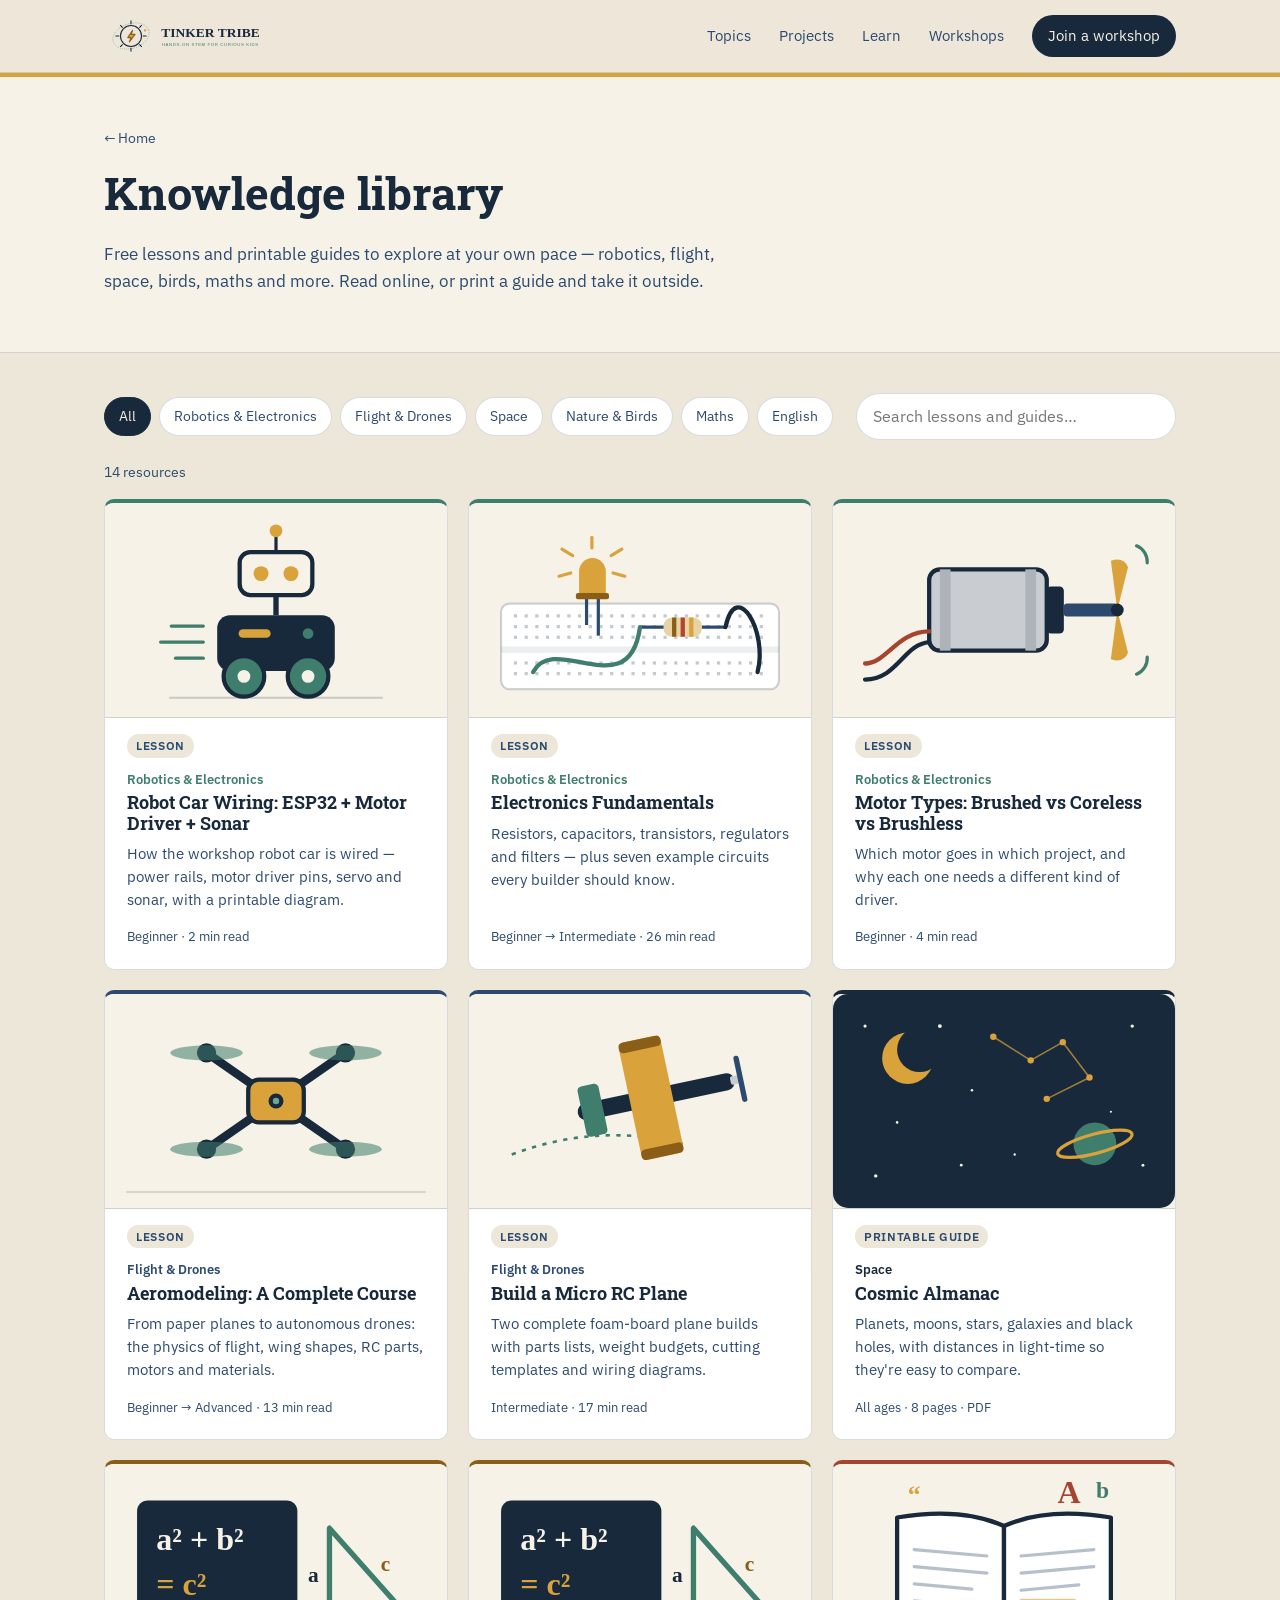
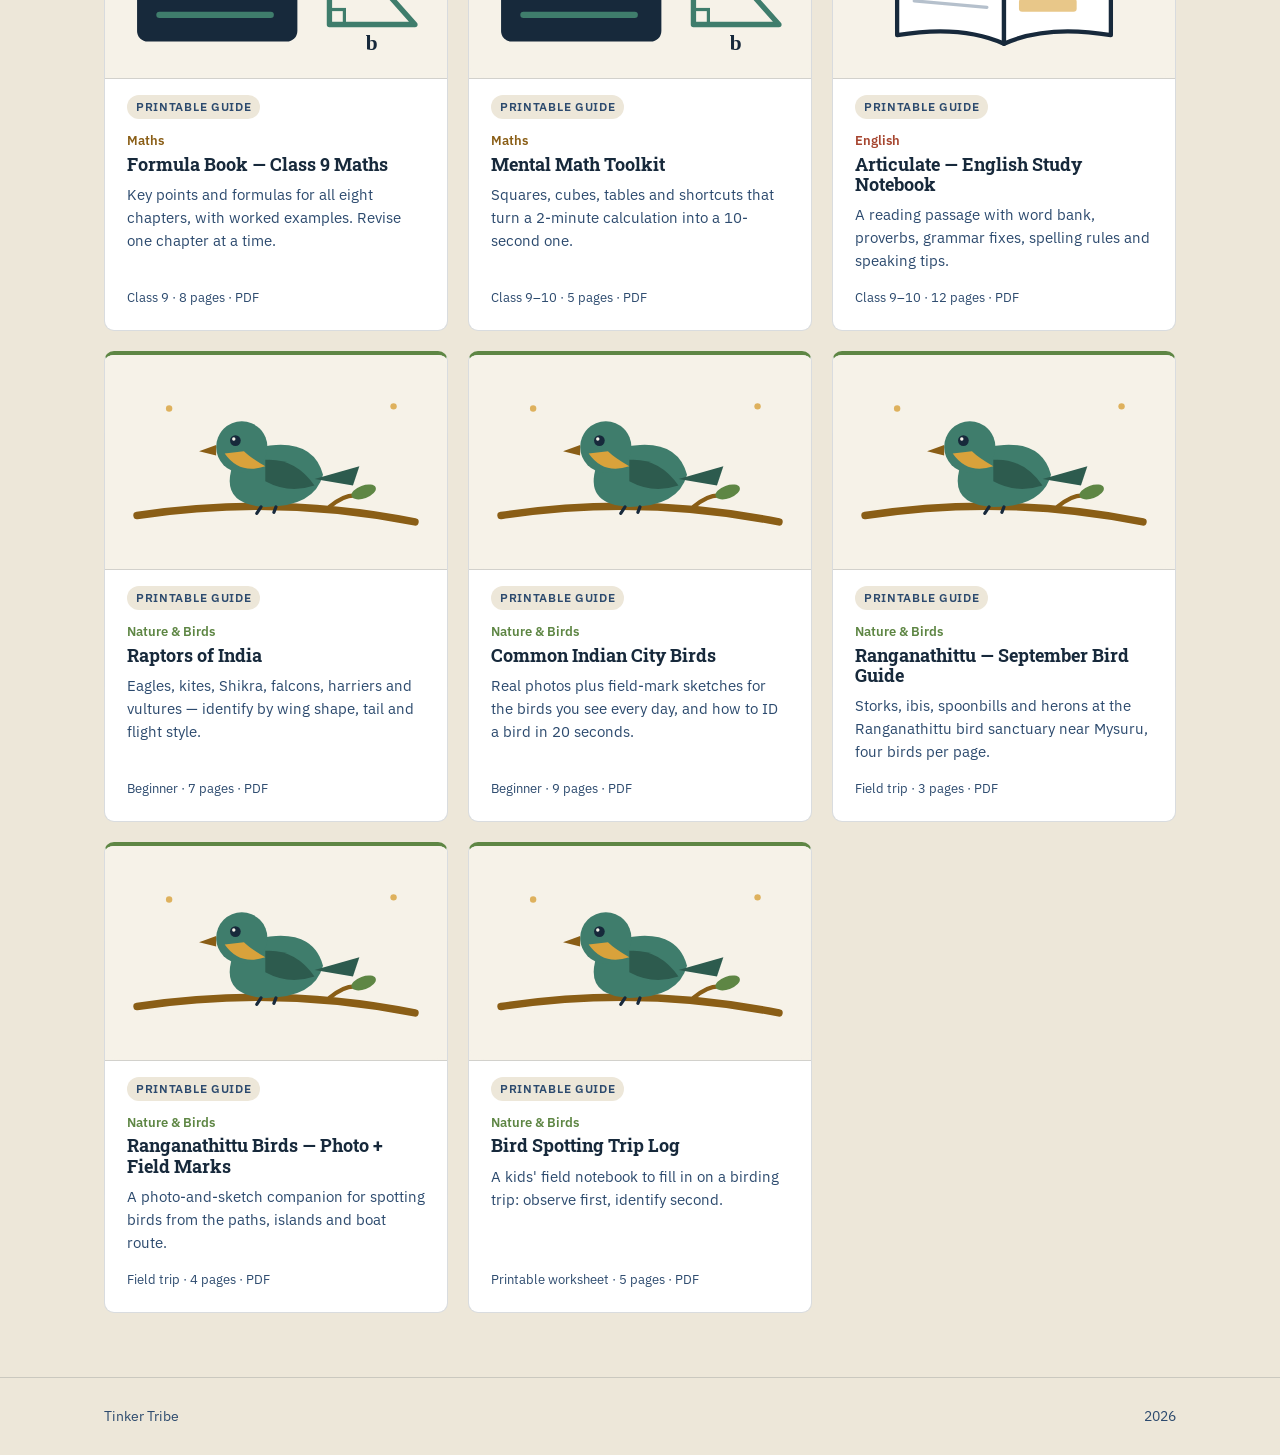
==== learn/index.html @ d8f39324 "Add files via upload" ====
<!DOCTYPE html>
<html lang="en">
<head>
<meta charset="UTF-8">
<meta name="viewport" content="width=device-width, initial-scale=1.0">
<title>Knowledge library — Tinker Tribe</title>
<meta name="description" content="Free lessons and printable guides on robotics, flight, space, birds, maths and English.">
<link rel="preconnect" href="https://fonts.googleapis.com">
<link rel="preconnect" href="https://fonts.gstatic.com" crossorigin>
<link href="https://fonts.googleapis.com/css2?family=Roboto+Slab:wght@400;600;700&family=IBM+Plex+Sans:wght@400;500;600&display=swap" rel="stylesheet">
<link rel="stylesheet" href="../styles.css">
<link rel="icon" type="image/svg+xml" href="../tinkertribe-mark.svg">
</head>
<body>
<header class="site-header">
  <div class="wrap header-inner">
    <a href="../index.html" class="wordmark"><img src="../tinkertribe-full.svg" alt="Tinker Tribe" class="wordmark-logo"></a>
    <nav class="main-nav" id="main-nav">
      <a href="../index.html#topics">Topics</a>
      <a href="../index.html#projects">Projects</a>
      <a href="../learn/index.html">Learn</a>
      <a href="../index.html#workshops">Workshops</a>
      <a href="../index.html#join" class="nav-cta">Join a workshop</a>
    </nav>
    <button class="nav-toggle" id="nav-toggle" aria-label="Open menu" aria-expanded="false"><span></span><span></span><span></span></button>
  </div>
</header>
<main>
<section class="lesson-hero">
  <div class="wrap">
    <a class="back-link" href="../index.html">← Home</a>
    <h1>Knowledge library</h1>
    <p class="lesson-lede">Free lessons and printable guides to explore at your own pace — robotics, flight, space, birds, maths and more. Read online, or print a guide and take it outside.</p>
  </div>
</section>
<section class="section kb-section">
  <div class="wrap">
    <div class="kb-controls">
      <div class="chips" role="group" aria-label="Filter by topic"><button class="chip is-active" data-cat="all">All</button><button class="chip" data-cat="robotics">Robotics &amp; Electronics</button><button class="chip" data-cat="flight">Flight &amp; Drones</button><button class="chip" data-cat="space">Space</button><button class="chip" data-cat="nature">Nature &amp; Birds</button><button class="chip" data-cat="maths">Maths</button><button class="chip" data-cat="english">English</button></div>
      <input type="search" id="kb-search" class="kb-search" placeholder="Search lessons and guides…" aria-label="Search the library">
    </div>
    <p class="kb-count" id="kb-count"></p>
    <div class="kb-grid" id="kb-grid"><a class="kb-card cat-robotics" href="robot-car-wiring.html" data-cat="robotics" data-text="robot car wiring: esp32 + motor driver + sonar how the workshop robot car is wired — power rails, motor driver pins, servo and sonar, with a printable diagram.">
  <img class="kb-thumb" src="../images/robotics.svg" alt="" loading="lazy">
  <span class="kb-type">Lesson</span>
  <span class="kb-cat">Robotics &amp; Electronics</span>
  <h3>Robot Car Wiring: ESP32 + Motor Driver + Sonar</h3>
  <p>How the workshop robot car is wired — power rails, motor driver pins, servo and sonar, with a printable diagram.</p>
  <span class="kb-meta">Beginner · 2 min read</span>
</a><a class="kb-card cat-robotics" href="electronics-fundamentals.html" data-cat="robotics" data-text="electronics fundamentals resistors, capacitors, transistors, regulators and filters — plus seven example circuits every builder should know.">
  <img class="kb-thumb" src="../images/electronics.svg" alt="" loading="lazy">
  <span class="kb-type">Lesson</span>
  <span class="kb-cat">Robotics &amp; Electronics</span>
  <h3>Electronics Fundamentals</h3>
  <p>Resistors, capacitors, transistors, regulators and filters — plus seven example circuits every builder should know.</p>
  <span class="kb-meta">Beginner → Intermediate · 26 min read</span>
</a><a class="kb-card cat-robotics" href="motor-types.html" data-cat="robotics" data-text="motor types: brushed vs coreless vs brushless which motor goes in which project, and why each one needs a different kind of driver.">
  <img class="kb-thumb" src="../images/motor.svg" alt="" loading="lazy">
  <span class="kb-type">Lesson</span>
  <span class="kb-cat">Robotics &amp; Electronics</span>
  <h3>Motor Types: Brushed vs Coreless vs Brushless</h3>
  <p>Which motor goes in which project, and why each one needs a different kind of driver.</p>
  <span class="kb-meta">Beginner · 4 min read</span>
</a><a class="kb-card cat-flight" href="aeromodeling-course.html" data-cat="flight" data-text="aeromodeling: a complete course from paper planes to autonomous drones: the physics of flight, wing shapes, rc parts, motors and materials.">
  <img class="kb-thumb" src="../images/drone.svg" alt="" loading="lazy">
  <span class="kb-type">Lesson</span>
  <span class="kb-cat">Flight &amp; Drones</span>
  <h3>Aeromodeling: A Complete Course</h3>
  <p>From paper planes to autonomous drones: the physics of flight, wing shapes, RC parts, motors and materials.</p>
  <span class="kb-meta">Beginner → Advanced · 13 min read</span>
</a><a class="kb-card cat-flight" href="micro-rc-plane-build.html" data-cat="flight" data-text="build a micro rc plane two complete foam-board plane builds with parts lists, weight budgets, cutting templates and wiring diagrams.">
  <img class="kb-thumb" src="../images/plane.svg" alt="" loading="lazy">
  <span class="kb-type">Lesson</span>
  <span class="kb-cat">Flight &amp; Drones</span>
  <h3>Build a Micro RC Plane</h3>
  <p>Two complete foam-board plane builds with parts lists, weight budgets, cutting templates and wiring diagrams.</p>
  <span class="kb-meta">Intermediate · 17 min read</span>
</a><a class="kb-card cat-space" href="files/cosmic-almanac.pdf" data-cat="space" data-text="cosmic almanac planets, moons, stars, galaxies and black holes, with distances in light-time so they&#x27;re easy to compare." target="_blank" rel="noopener">
  <img class="kb-thumb" src="../images/astronomy.svg" alt="" loading="lazy">
  <span class="kb-type">Printable guide</span>
  <span class="kb-cat">Space</span>
  <h3>Cosmic Almanac</h3>
  <p>Planets, moons, stars, galaxies and black holes, with distances in light-time so they're easy to compare.</p>
  <span class="kb-meta">All ages · 8 pages · PDF</span>
</a><a class="kb-card cat-maths" href="files/formula-book-class-9-maths.pdf" data-cat="maths" data-text="formula book — class 9 maths key points and formulas for all eight chapters, with worked examples. revise one chapter at a time." target="_blank" rel="noopener">
  <img class="kb-thumb" src="../images/maths.svg" alt="" loading="lazy">
  <span class="kb-type">Printable guide</span>
  <span class="kb-cat">Maths</span>
  <h3>Formula Book — Class 9 Maths</h3>
  <p>Key points and formulas for all eight chapters, with worked examples. Revise one chapter at a time.</p>
  <span class="kb-meta">Class 9 · 8 pages · PDF</span>
</a><a class="kb-card cat-maths" href="files/mental-math-toolkit.pdf" data-cat="maths" data-text="mental math toolkit squares, cubes, tables and shortcuts that turn a 2-minute calculation into a 10-second one." target="_blank" rel="noopener">
  <img class="kb-thumb" src="../images/maths.svg" alt="" loading="lazy">
  <span class="kb-type">Printable guide</span>
  <span class="kb-cat">Maths</span>
  <h3>Mental Math Toolkit</h3>
  <p>Squares, cubes, tables and shortcuts that turn a 2-minute calculation into a 10-second one.</p>
  <span class="kb-meta">Class 9–10 · 5 pages · PDF</span>
</a><a class="kb-card cat-english" href="files/articulate-english-notebook.pdf" data-cat="english" data-text="articulate — english study notebook a reading passage with word bank, proverbs, grammar fixes, spelling rules and speaking tips." target="_blank" rel="noopener">
  <img class="kb-thumb" src="../images/english.svg" alt="" loading="lazy">
  <span class="kb-type">Printable guide</span>
  <span class="kb-cat">English</span>
  <h3>Articulate — English Study Notebook</h3>
  <p>A reading passage with word bank, proverbs, grammar fixes, spelling rules and speaking tips.</p>
  <span class="kb-meta">Class 9–10 · 12 pages · PDF</span>
</a><a class="kb-card cat-nature" href="files/raptors-of-india.pdf" data-cat="nature" data-text="raptors of india eagles, kites, shikra, falcons, harriers and vultures — identify by wing shape, tail and flight style." target="_blank" rel="noopener">
  <img class="kb-thumb" src="../images/bird.svg" alt="" loading="lazy">
  <span class="kb-type">Printable guide</span>
  <span class="kb-cat">Nature &amp; Birds</span>
  <h3>Raptors of India</h3>
  <p>Eagles, kites, Shikra, falcons, harriers and vultures — identify by wing shape, tail and flight style.</p>
  <span class="kb-meta">Beginner · 7 pages · PDF</span>
</a><a class="kb-card cat-nature" href="files/common-city-birds.pdf" data-cat="nature" data-text="common indian city birds real photos plus field-mark sketches for the birds you see every day, and how to id a bird in 20 seconds." target="_blank" rel="noopener">
  <img class="kb-thumb" src="../images/bird.svg" alt="" loading="lazy">
  <span class="kb-type">Printable guide</span>
  <span class="kb-cat">Nature &amp; Birds</span>
  <h3>Common Indian City Birds</h3>
  <p>Real photos plus field-mark sketches for the birds you see every day, and how to ID a bird in 20 seconds.</p>
  <span class="kb-meta">Beginner · 9 pages · PDF</span>
</a><a class="kb-card cat-nature" href="files/ranganathittu-bird-guide.pdf" data-cat="nature" data-text="ranganathittu — september bird guide storks, ibis, spoonbills and herons at the ranganathittu bird sanctuary near mysuru, four birds per page." target="_blank" rel="noopener">
  <img class="kb-thumb" src="../images/bird.svg" alt="" loading="lazy">
  <span class="kb-type">Printable guide</span>
  <span class="kb-cat">Nature &amp; Birds</span>
  <h3>Ranganathittu — September Bird Guide</h3>
  <p>Storks, ibis, spoonbills and herons at the Ranganathittu bird sanctuary near Mysuru, four birds per page.</p>
  <span class="kb-meta">Field trip · 3 pages · PDF</span>
</a><a class="kb-card cat-nature" href="files/ranganathittu-field-marks.pdf" data-cat="nature" data-text="ranganathittu birds — photo + field marks a photo-and-sketch companion for spotting birds from the paths, islands and boat route." target="_blank" rel="noopener">
  <img class="kb-thumb" src="../images/bird.svg" alt="" loading="lazy">
  <span class="kb-type">Printable guide</span>
  <span class="kb-cat">Nature &amp; Birds</span>
  <h3>Ranganathittu Birds — Photo + Field Marks</h3>
  <p>A photo-and-sketch companion for spotting birds from the paths, islands and boat route.</p>
  <span class="kb-meta">Field trip · 4 pages · PDF</span>
</a><a class="kb-card cat-nature" href="files/bird-trip-log.pdf" data-cat="nature" data-text="bird spotting trip log a kids&#x27; field notebook to fill in on a birding trip: observe first, identify second." target="_blank" rel="noopener">
  <img class="kb-thumb" src="../images/bird.svg" alt="" loading="lazy">
  <span class="kb-type">Printable guide</span>
  <span class="kb-cat">Nature &amp; Birds</span>
  <h3>Bird Spotting Trip Log</h3>
  <p>A kids' field notebook to fill in on a birding trip: observe first, identify second.</p>
  <span class="kb-meta">Printable worksheet · 5 pages · PDF</span>
</a></div>
    <p class="kb-empty" id="kb-empty" hidden>Nothing matches that yet. Try another word, or tell us on Instagram what you'd like to learn next.</p>
  </div>
</section>
<script>
(function(){
  var chips=document.querySelectorAll('.chip'), cards=document.querySelectorAll('.kb-card'),
      search=document.getElementById('kb-search'), count=document.getElementById('kb-count'),
      empty=document.getElementById('kb-empty'), cat='all';
  function apply(){
    var q=search.value.trim().toLowerCase(), n=0;
    cards.forEach(function(c){
      var ok=(cat==='all'||c.dataset.cat===cat)&&(!q||c.dataset.text.indexOf(q)>-1);
      c.hidden=!ok; if(ok) n++;
    });
    count.textContent=n+(n===1?' resource':' resources');
    empty.hidden=n>0;
  }
  chips.forEach(function(b){ b.addEventListener('click',function(){
    chips.forEach(function(x){x.classList.remove('is-active');}); b.classList.add('is-active'); cat=b.dataset.cat; apply();
  }); });
  search.addEventListener('input',apply); apply();
})();
</script>
</main>
<footer class="site-footer"><div class="wrap footer-inner"><span>Tinker Tribe</span><span id="year"></span></div></footer>
<script src="../script.js"></script>
</body>
</html>
---- styles.css ----
/* ---------------------------------------------
   Tinker Tribe — design tokens
   Palette: deep blueprint ink, warm paper, amber + teal accents
   Type: Roboto Slab (headlines) + IBM Plex Sans (body/UI)
--------------------------------------------- */

:root {
  --ink: #17293B;
  --ink-soft: #2C4A6E;
  --paper: #EDE7D9;
  --paper-high: #F6F2E8;
  --line: rgba(23, 41, 59, 0.16);
  --amber: #D9A23B;
  --amber-ink: #8A5E16;
  --teal: #3F7D6C;
  --white: #FFFFFF;

  --font-head: "Roboto Slab", serif;
  --font-body: "IBM Plex Sans", sans-serif;

  --max-w: 1120px;
  --radius: 10px;
  color-scheme: light;
}

* { box-sizing: border-box; }

html {
  scroll-behavior: smooth;
  scroll-padding-top: 90px;
}

body {
  margin: 0;
  font-family: var(--font-body);
  color: var(--ink);
  background:
    linear-gradient(var(--paper) 0 0),
    repeating-linear-gradient(0deg, var(--line) 0 1px, transparent 1px 48px),
    repeating-linear-gradient(90deg, var(--line) 0 1px, transparent 1px 48px);
  background-blend-mode: normal;
  line-height: 1.55;
}

h1, h2, h3 {
  font-family: var(--font-head);
  line-height: 1.15;
  margin: 0 0 0.5em;
  color: var(--ink);
}

p { margin: 0 0 1em; max-width: 62ch; }

a { color: inherit; }

.wrap {
  max-width: var(--max-w);
  margin: 0 auto;
  padding: 0 24px;
}

/* ---------- Header ---------- */

.site-header {
  position: sticky;
  top: 0;
  z-index: 50;
  background: rgba(237, 231, 217, 0.92);
  backdrop-filter: blur(6px);
  border-bottom: 1px solid var(--line);
}

.header-inner {
  display: flex;
  align-items: center;
  justify-content: space-between;
  height: 72px;
}

.wordmark {
  display: flex;
  align-items: center;
  text-decoration: none;
}

.wordmark-logo {
  height: 54px;
  width: auto;
  display: block;
}

.main-nav {
  display: flex;
  align-items: center;
  gap: 28px;
  font-size: 0.95rem;
}

.main-nav a {
  text-decoration: none;
  color: var(--ink-soft);
}

.main-nav a:hover { color: var(--ink); }

.nav-cta {
  background: var(--ink);
  color: var(--paper-high) !important;
  padding: 9px 16px;
  border-radius: 999px;
}

.nav-toggle {
  display: none;
  flex-direction: column;
  justify-content: center;
  gap: 5px;
  width: 36px;
  height: 36px;
  background: none;
  border: none;
  cursor: pointer;
}

.nav-toggle span {
  display: block;
  height: 2px;
  background: var(--ink);
  border-radius: 2px;
}

/* ---------- Buttons ---------- */

.btn {
  display: inline-block;
  padding: 13px 24px;
  border-radius: 999px;
  text-decoration: none;
  font-weight: 600;
  font-size: 0.95rem;
  border: 1.5px solid transparent;
}

.btn-primary {
  background: var(--amber);
  color: var(--ink);
}
.btn-primary:hover { background: #cf9530; }

.btn-ghost {
  border-color: var(--ink);
  color: var(--ink);
}
.btn-ghost:hover { background: var(--ink); color: var(--paper-high); }

/* ---------- Hero ---------- */

.hero { padding: 72px 0 40px; }

.hero-inner {
  display: grid;
  grid-template-columns: 1.1fr 0.9fr;
  gap: 40px;
  align-items: center;
}

.hero h1 {
  font-size: clamp(2.1rem, 4vw, 3.1rem);
  max-width: 14ch;
}

.hero-sub {
  font-size: 1.08rem;
  color: var(--ink-soft);
  max-width: 48ch;
}

.hero-actions {
  display: flex;
  gap: 14px;
  flex-wrap: wrap;
  margin-top: 8px;
}

.hero-art svg {
  width: 100%;
  height: auto;
  stroke: var(--ink-soft);
}

.art-gear circle, .art-gear line { stroke: var(--teal); }
.art-bulb circle, .art-bulb path { stroke: var(--amber-ink); }
.art-wire { stroke: var(--ink-soft); }
.art-node { fill: var(--amber); }
.art-ring { stroke: var(--line); }
.art-ring-dash { stroke: var(--ink-soft); opacity: 0.4; }
.art-orbit ellipse, .art-orbit circle { stroke: var(--teal); }

/* ---------- Generic sections ---------- */

.section { padding: 64px 0; }
.section.alt { background: var(--paper-high); border-top: 1px solid var(--line); border-bottom: 1px solid var(--line); }

.section-heading {
  font-size: clamp(1.6rem, 2.6vw, 2.1rem);
  max-width: 20ch;
}

.section-lede {
  color: var(--ink-soft);
  max-width: 56ch;
  margin-top: -6px;
}

.intro-grid {
  max-width: 760px;
}
.intro h2 { font-size: clamp(1.6rem, 2.6vw, 2.1rem); }
.intro p { color: var(--ink-soft); font-size: 1.05rem; max-width: 60ch; }

/* ---------- Steps ---------- */

.steps {
  list-style: none;
  margin: 32px 0 0;
  padding: 0;
  display: grid;
  grid-template-columns: repeat(3, 1fr);
  gap: 28px;
}

.step {
  background: var(--white);
  border: 1px solid var(--line);
  border-radius: var(--radius);
  padding: 26px 24px;
}

.step-num {
  display: inline-flex;
  align-items: center;
  justify-content: center;
  width: 34px;
  height: 34px;
  border-radius: 50%;
  background: var(--ink);
  color: var(--paper-high);
  font-family: var(--font-head);
  font-weight: 700;
  margin-bottom: 14px;
}

.step h3 { font-size: 1.15rem; }
.step p { color: var(--ink-soft); margin: 0; }

/* ---------- Topic grid ---------- */

.topic-grid {
  margin-top: 32px;
  display: grid;
  grid-template-columns: repeat(3, 1fr);
  gap: 22px;
}

.topic-card {
  background: var(--white);
  border: 1px solid var(--line);
  border-radius: var(--radius);
  padding: 24px;
}

.topic-card h3 { font-size: 1.1rem; border-bottom: 2px solid var(--amber); display: inline-block; padding-bottom: 4px; }
.topic-card p { color: var(--ink-soft); margin: 0; font-size: 0.95rem; }

.topic-card-more {
  border-style: dashed;
  background: transparent;
}
.topic-card-more h3 { border-bottom-color: var(--teal); }

/* ---------- Format grid ---------- */

.format-grid {
  margin-top: 32px;
  display: grid;
  grid-template-columns: repeat(3, 1fr);
  gap: 22px;
}

.format-card {
  padding: 24px;
  border-left: 3px solid var(--amber);
}
.format-card h3 { font-size: 1.1rem; }
.format-card p { color: var(--ink-soft); margin: 0; font-size: 0.95rem; }

.workshop-note {
  margin-top: 36px;
  padding: 20px 24px;
  background: var(--paper-high);
  border: 1px solid var(--line);
  border-radius: var(--radius);
}
.workshop-note p { margin: 0; max-width: none; }

/* ---------- Teams ---------- */

.teams-grid p { color: var(--ink-soft); }
.coming-soon {
  display: inline-block;
  font-weight: 600;
  color: var(--amber-ink);
}

/* ---------- Faculty ---------- */

.faculty-grid {
  margin-top: 32px;
  display: grid;
  grid-template-columns: repeat(2, 1fr);
  gap: 24px;
}

.faculty-card {
  background: var(--white);
  border: 1px solid var(--line);
  border-radius: var(--radius);
  padding: 26px;
}

.faculty-card-open { background: transparent; border-style: dashed; }

.faculty-avatar {
  width: 54px;
  height: 54px;
  border-radius: 50%;
  background: var(--ink-soft);
  margin-bottom: 16px;
}
.faculty-avatar-dashed {
  background: none;
  border: 2px dashed var(--ink-soft);
}

.faculty-card h3 { font-size: 1.05rem; }
.faculty-card p { color: var(--ink-soft); margin: 0; font-size: 0.95rem; }

/* ---------- Gallery ---------- */

.gallery-grid {
  margin-top: 28px;
  display: grid;
  grid-template-columns: repeat(4, 1fr);
  gap: 18px;
}

.gallery-block {
  aspect-ratio: 4 / 3;
  border-radius: var(--radius);
  display: flex;
  align-items: flex-end;
  padding: 14px;
  color: var(--white);
  font-size: 0.85rem;
  font-weight: 500;
}

.gb-1 { background: linear-gradient(135deg, var(--ink), var(--ink-soft)); }
.gb-2 { background: linear-gradient(135deg, var(--teal), #2d5b4e); }
.gb-3 { background: linear-gradient(135deg, var(--amber-ink), var(--amber)); }
.gb-4 { background: var(--paper); color: var(--ink-soft); border: 1px dashed var(--line); align-items: center; justify-content: center; }

/* ---------- Join ---------- */

.join { background: var(--ink); color: var(--paper-high); }
.join h2 { color: var(--paper-high); }
.join p { color: rgba(246, 242, 232, 0.8); }
.join-inner { text-align: left; max-width: 640px; }
.join-actions { display: flex; gap: 14px; flex-wrap: wrap; margin: 18px 0 20px; }
.join .btn-ghost { border-color: var(--paper-high); color: var(--paper-high); }
.join .btn-ghost:hover { background: var(--paper-high); color: var(--ink); }
.join-note { font-size: 0.85rem; color: rgba(246, 242, 232, 0.6); max-width: 56ch; }

/* ---------- Footer ---------- */

.site-footer { padding: 28px 0; border-top: 1px solid var(--line); }
.footer-inner {
  display: flex;
  justify-content: space-between;
  font-size: 0.85rem;
  color: var(--ink-soft);
}

/* ---------- Responsive ---------- */

@media (max-width: 860px) {
  .hero-inner { grid-template-columns: 1fr; }
  .hero-art { order: -1; max-width: 280px; margin: 0 auto; }
  .steps, .format-grid, .topic-grid { grid-template-columns: 1fr 1fr; }
  .faculty-grid { grid-template-columns: 1fr; }
  .gallery-grid { grid-template-columns: 1fr 1fr; }
}

@media (max-width: 620px) {
  .main-nav {
    position: absolute;
    top: 72px;
    left: 0;
    right: 0;
    background: var(--paper-high);
    border-bottom: 1px solid var(--line);
    flex-direction: column;
    align-items: flex-start;
    padding: 20px 24px 28px;
    gap: 18px;
    display: none;
  }
  .main-nav.open { display: flex; }
  .nav-toggle { display: flex; }
  .steps, .format-grid, .topic-grid, .gallery-grid { grid-template-columns: 1fr; }
}

@media (prefers-reduced-motion: reduce) {
  html { scroll-behavior: auto; }
}

/* ---------- Illustrations ---------- */

.topic-card img,
.project-card img {
  display: block;
  width: 100%;
  height: auto;
  border-radius: 8px;
}

.topic-card img { margin-bottom: 16px; }

.topic-card,
.project-card {
  transition: transform 0.2s ease, box-shadow 0.2s ease;
}
.topic-card:hover,
.project-card:hover {
  transform: translateY(-4px);
  box-shadow: 0 10px 24px rgba(23, 41, 59, 0.10);
}

/* ---------- Projects ---------- */

.project-grid {
  margin-top: 32px;
  display: grid;
  grid-template-columns: repeat(3, 1fr);
  gap: 24px;
}

.project-card {
  background: var(--white);
  border: 1px solid var(--line);
  border-radius: var(--radius);
  overflow: hidden;
}
.project-card img { border-radius: 0; background: var(--paper-high); }

.project-body { padding: 20px 22px 24px; }
.project-body h3 { font-size: 1.1rem; }
.project-body p { color: var(--ink-soft); margin: 0; font-size: 0.95rem; }

.project-tag {
  display: inline-block;
  font-size: 0.75rem;
  font-weight: 600;
  letter-spacing: 0.06em;
  text-transform: uppercase;
  color: var(--teal);
  margin-bottom: 8px;
}

@media (max-width: 860px) {
  .project-grid { grid-template-columns: 1fr 1fr; }
}
@media (max-width: 620px) {
  .project-grid { grid-template-columns: 1fr; }
}
@media (prefers-reduced-motion: reduce) {
  .topic-card, .project-card { transition: none; }
  .topic-card:hover, .project-card:hover { transform: none; }
}

/* =========================================================
   Knowledge library + lesson pages
   ========================================================= */

.cat-robotics { --cat: #3F7D6C; }
.cat-flight   { --cat: #2C4A6E; }
.cat-space    { --cat: #17293B; }
.cat-nature   { --cat: #5E8644; }
.cat-maths    { --cat: #8A5E16; }
.cat-english  { --cat: #A6452F; }

.btn-small { padding: 8px 16px; font-size: 0.85rem; }

/* Hero band shared by library + lessons */
.lesson-hero {
  padding: 48px 0 40px;
  background: var(--paper-high);
  border-bottom: 1px solid var(--line);
  border-top: 4px solid var(--cat, var(--amber));
}
.lesson-hero h1 { font-size: clamp(1.9rem, 4vw, 2.8rem); max-width: 22ch; }
.lesson-lede { color: var(--ink-soft); font-size: 1.08rem; max-width: 62ch; }
.back-link {
  display: inline-block;
  margin-bottom: 18px;
  font-size: 0.9rem;
  color: var(--ink-soft);
  text-decoration: none;
}
.back-link:hover { color: var(--ink); }
.lesson-hero .project-tag { display: block; color: var(--cat, var(--teal)); }
.lesson-meta {
  display: flex;
  flex-wrap: wrap;
  align-items: center;
  gap: 10px 18px;
  font-size: 0.9rem;
  color: var(--ink-soft);
  margin-top: 6px;
}
.lesson-meta span + span::before { content: "·"; margin-right: 18px; }

/* Library controls */
.kb-section { padding-top: 40px; }
.kb-controls {
  display: flex;
  flex-wrap: wrap;
  gap: 16px;
  align-items: center;
  justify-content: space-between;
}
.chips { display: flex; flex-wrap: wrap; gap: 8px; }
.chip {
  font: inherit;
  font-size: 0.88rem;
  padding: 8px 14px;
  border-radius: 999px;
  border: 1.5px solid var(--line);
  background: var(--white);
  color: var(--ink-soft);
  cursor: pointer;
}
.chip:hover { border-color: var(--ink-soft); color: var(--ink); }
.chip.is-active { background: var(--ink); border-color: var(--ink); color: var(--paper-high); }
.kb-search {
  font: inherit;
  padding: 10px 16px;
  border-radius: 999px;
  border: 1.5px solid var(--line);
  background: var(--white);
  color: var(--ink);
  min-width: 260px;
  flex: 0 1 320px;
}
.kb-search:focus { outline: 2px solid var(--amber); outline-offset: 2px; }
.kb-count { margin: 22px 0 0; font-size: 0.85rem; color: var(--ink-soft); }
.kb-empty { margin-top: 24px; color: var(--ink-soft); }

/* Library cards */
.kb-grid {
  margin-top: 16px;
  display: grid;
  grid-template-columns: repeat(3, 1fr);
  gap: 20px;
}
.kb-card {
  position: relative;
  display: flex;
  flex-direction: column;
  background: var(--white);
  border: 1px solid var(--line);
  border-top: 4px solid var(--cat);
  border-radius: var(--radius);
  padding: 20px 22px 22px;
  text-decoration: none;
  color: var(--ink);
  transition: transform 0.2s ease, box-shadow 0.2s ease;
}
.kb-card:hover { transform: translateY(-4px); box-shadow: 0 10px 24px rgba(23, 41, 59, 0.10); }
.kb-card[hidden] { display: none; }
.kb-type {
  align-self: flex-start;
  font-size: 0.72rem;
  font-weight: 600;
  letter-spacing: 0.06em;
  text-transform: uppercase;
  padding: 3px 9px;
  border-radius: 999px;
  background: var(--paper);
  color: var(--ink-soft);
  margin-bottom: 12px;
}
.kb-cat { font-size: 0.8rem; font-weight: 600; color: var(--cat); margin-bottom: 4px; }
.kb-card h3 { font-size: 1.1rem; margin-bottom: 8px; }
.kb-card p { color: var(--ink-soft); font-size: 0.93rem; margin: 0 0 16px; flex: 1; }
.kb-meta { font-size: 0.8rem; color: var(--ink-soft); }

/* Lesson layout */
.lesson-layout {
  display: grid;
  grid-template-columns: 240px minmax(0, 1fr);
  gap: 48px;
  padding-top: 40px;
  padding-bottom: 64px;
}
.lesson-toc {
  position: sticky;
  top: 96px;
  align-self: start;
  max-height: calc(100vh - 120px);
  overflow-y: auto;
  font-size: 0.88rem;
}
.toc-title { font-weight: 600; font-size: 0.78rem; letter-spacing: 0.08em; text-transform: uppercase; color: var(--ink-soft); }
.lesson-toc ol { list-style: none; margin: 0; padding: 0; border-left: 2px solid var(--line); }
.lesson-toc li a {
  display: block;
  padding: 5px 0 5px 14px;
  margin-left: -2px;
  border-left: 2px solid transparent;
  color: var(--ink-soft);
  text-decoration: none;
  line-height: 1.35;
}
.lesson-toc li a:hover { color: var(--ink); border-left-color: var(--amber); }

.lesson-body { max-width: 760px; }
.lesson-body h2 {
  font-size: 1.6rem;
  margin: 2.2em 0 0.6em;
  padding-top: 0.6em;
  border-top: 1px solid var(--line);
}
.lesson-body h2:first-child { margin-top: 0; border-top: none; padding-top: 0; }
.lesson-body h3 { font-size: 1.2rem; margin: 1.8em 0 0.5em; }
.lesson-body h4 { font-family: var(--font-body); font-size: 1rem; margin: 1.4em 0 0.4em; }
.lesson-body p, .lesson-body li { max-width: 70ch; }
.lesson-body ul, .lesson-body ol { padding-left: 1.3em; margin: 0 0 1em; }
.lesson-body li { margin-bottom: 0.35em; }
.lesson-body strong { color: var(--ink); }
.lesson-body a { color: var(--teal); }
.lesson-body hr { display: none; }
.lesson-body blockquote {
  margin: 1.2em 0;
  padding: 14px 18px;
  background: var(--paper-high);
  border-left: 4px solid var(--amber);
  border-radius: 0 8px 8px 0;
}
.lesson-body blockquote p:last-child { margin-bottom: 0; }
.lesson-body code {
  font-family: ui-monospace, SFMono-Regular, Menlo, monospace;
  font-size: 0.88em;
  background: var(--paper);
  padding: 2px 6px;
  border-radius: 4px;
}
.lesson-body pre {
  background: var(--ink);
  color: var(--paper-high);
  padding: 16px 18px;
  border-radius: 8px;
  overflow-x: auto;
}
.lesson-body pre code { background: none; padding: 0; color: inherit; }
.lesson-body img {
  display: block;
  max-width: 100%;
  height: auto;
  margin: 1em 0 1.6em;
  background: var(--white);
  border: 1px solid var(--line);
  border-radius: 8px;
}
.table-scroll { overflow-x: auto; margin: 1em 0 1.6em; border: 1px solid var(--line); border-radius: 8px; background: var(--white); }
.lesson-body table { border-collapse: collapse; width: 100%; font-size: 0.92rem; }
.lesson-body th, .lesson-body td { text-align: left; padding: 10px 14px; border-bottom: 1px solid var(--line); vertical-align: top; }
.lesson-body th { background: var(--paper-high); font-weight: 600; }
.lesson-body tr:last-child td { border-bottom: none; }

.lesson-pager {
  display: grid;
  grid-template-columns: 1fr 1fr;
  gap: 16px;
  margin-top: 56px;
  padding-top: 24px;
  border-top: 1px solid var(--line);
}
.lesson-pager a {
  display: block;
  padding: 16px 18px;
  border: 1px solid var(--line);
  border-radius: var(--radius);
  background: var(--white);
  text-decoration: none;
  color: var(--ink);
  font-weight: 600;
  font-size: 0.95rem;
}
.lesson-pager a:hover { border-color: var(--ink-soft); }
.lesson-pager span { display: block; font-size: 0.75rem; font-weight: 500; color: var(--ink-soft); text-transform: uppercase; letter-spacing: 0.06em; margin-bottom: 4px; }
.pager-next { text-align: right; }

/* Home page library teaser */
.kb-teaser-actions { margin-top: 28px; }

@media (max-width: 960px) {
  .lesson-layout { grid-template-columns: 1fr; gap: 24px; }
  .lesson-toc { position: static; max-height: none; padding: 16px 18px; background: var(--paper-high); border: 1px solid var(--line); border-radius: var(--radius); }
}
@media (max-width: 860px) {
  .kb-grid { grid-template-columns: 1fr 1fr; }
}
@media (max-width: 620px) {
  .kb-grid { grid-template-columns: 1fr; }
  .kb-search { min-width: 0; flex: 1 1 100%; }
  .lesson-pager { grid-template-columns: 1fr; }
  .pager-next { text-align: left; }
}
@media (prefers-reduced-motion: reduce) {
  .kb-card { transition: none; }
  .kb-card:hover { transform: none; }
}

/* Thumbnails + lesson hero art */
.kb-thumb {
  display: block;
  width: calc(100% + 44px);
  margin: -20px -22px 16px;
  height: auto;
  background: var(--paper-high);
  border-bottom: 1px solid var(--line);
}
.kb-card { overflow: hidden; }
.lesson-hero-grid {
  display: grid;
  grid-template-columns: minmax(0, 1fr) 300px;
  gap: 40px;
  align-items: center;
}
.lesson-hero-art { width: 100%; height: auto; border-radius: 12px; border: 1px solid var(--line); }
@media (max-width: 860px) {
  .lesson-hero-grid { grid-template-columns: 1fr; }
  .lesson-hero-art { display: none; }
}
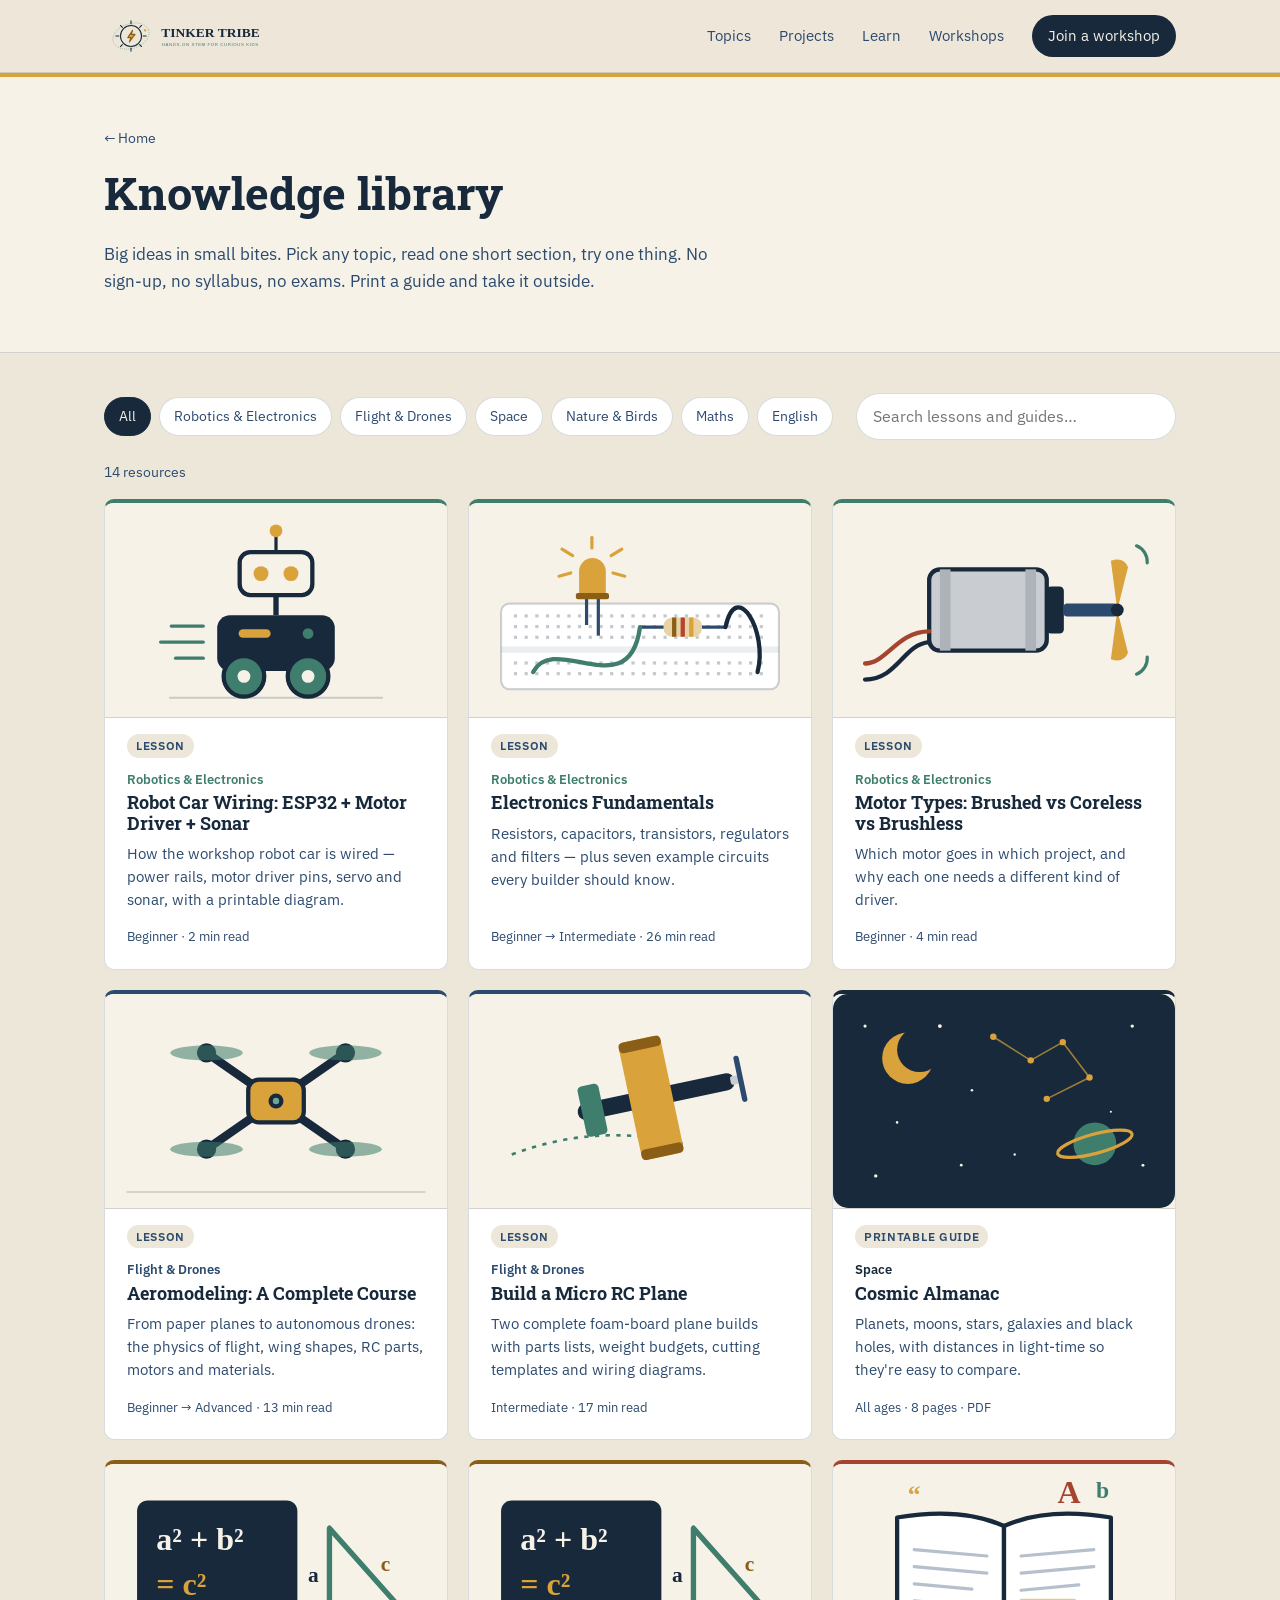
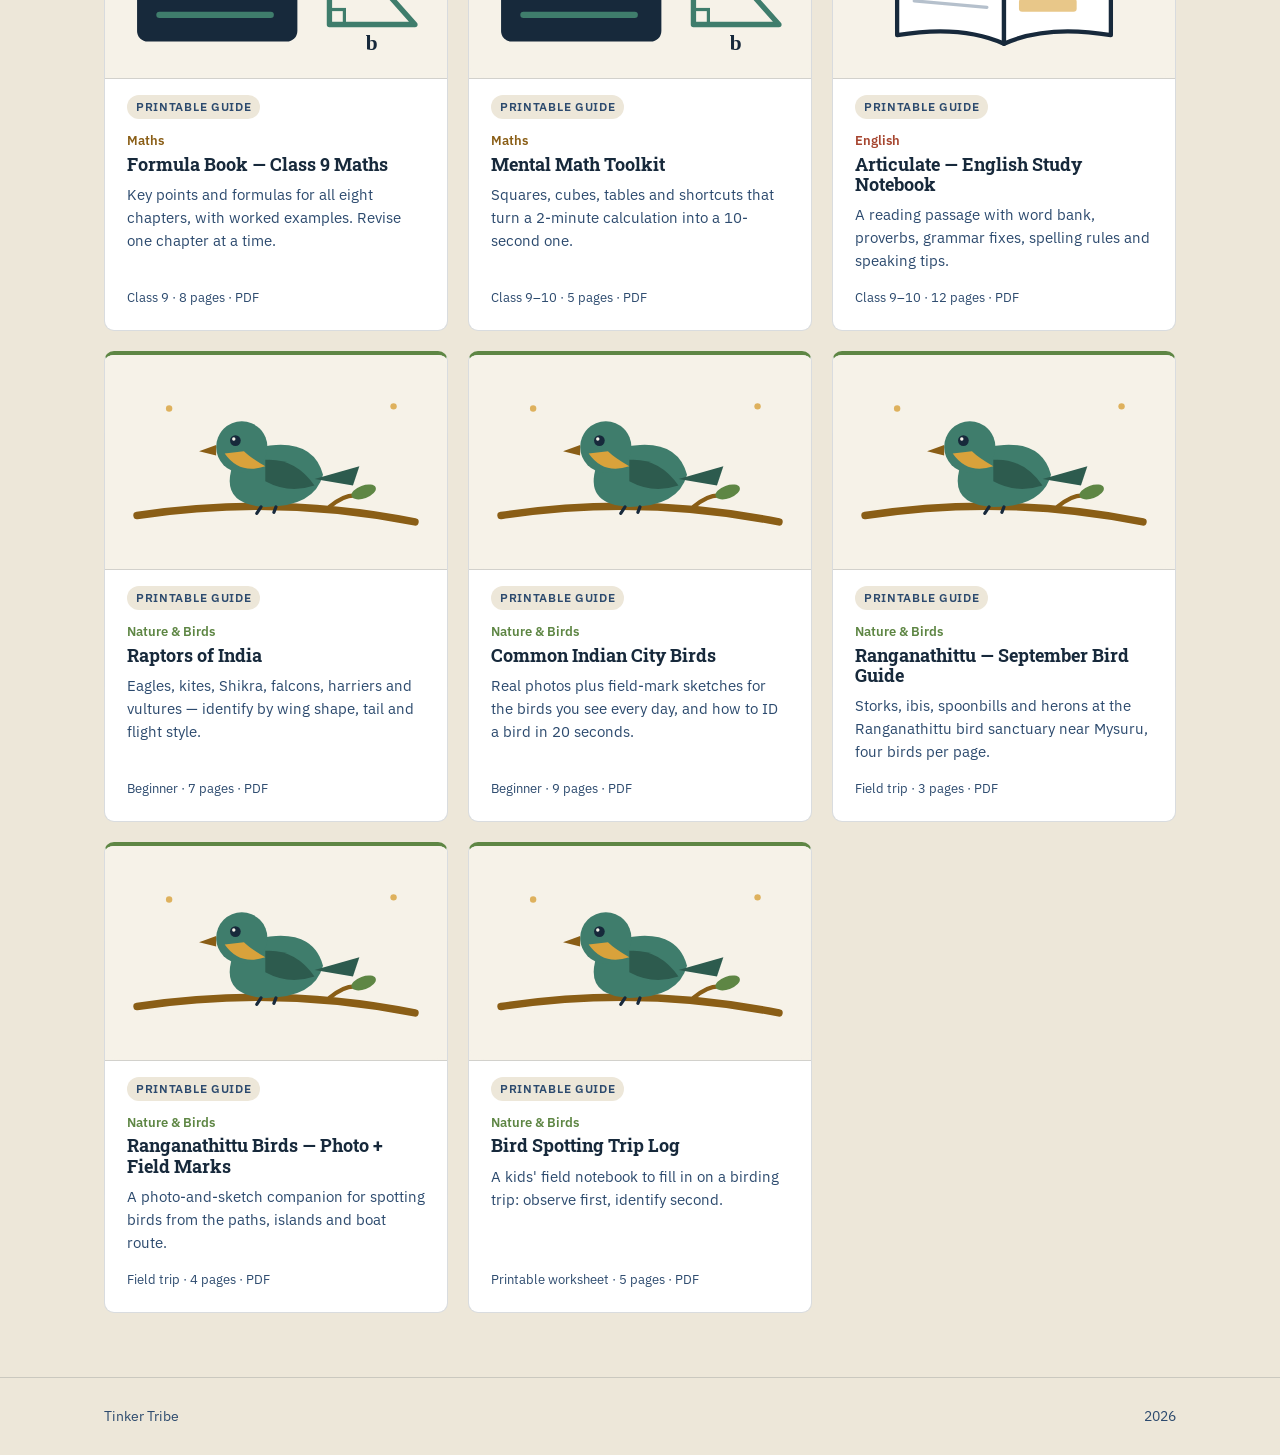
==== commit ffbe0623: "Add files via upload" ====
--- a/learn/index.html
+++ b/learn/index.html
@@ -10,6 +10,7 @@
 <link href="https://fonts.googleapis.com/css2?family=Roboto+Slab:wght@400;600;700&family=IBM+Plex+Sans:wght@400;500;600&display=swap" rel="stylesheet">
 <link rel="stylesheet" href="../styles.css">
 <link rel="icon" type="image/svg+xml" href="../tinkertribe-mark.svg">
+<script data-goatcounter="https://tinkertribe.goatcounter.com/count" async src="//gc.zgo.at/count.js"></script>
 </head>
 <body>
 <header class="site-header">
@@ -30,7 +31,7 @@
   <div class="wrap">
     <a class="back-link" href="../index.html">← Home</a>
     <h1>Knowledge library</h1>
-    <p class="lesson-lede">Free lessons and printable guides to explore at your own pace — robotics, flight, space, birds, maths and more. Read online, or print a guide and take it outside.</p>
+    <p class="lesson-lede">Big ideas in small bites. Pick any topic, read one short section, try one thing. No sign-up, no syllabus, no exams. Print a guide and take it outside.</p>
   </div>
 </section>
 <section class="section kb-section">
@@ -75,63 +76,63 @@
   <h3>Build a Micro RC Plane</h3>
   <p>Two complete foam-board plane builds with parts lists, weight budgets, cutting templates and wiring diagrams.</p>
   <span class="kb-meta">Intermediate · 17 min read</span>
-</a><a class="kb-card cat-space" href="files/cosmic-almanac.pdf" data-cat="space" data-text="cosmic almanac planets, moons, stars, galaxies and black holes, with distances in light-time so they&#x27;re easy to compare." target="_blank" rel="noopener">
+</a><a class="kb-card cat-space" href="files/cosmic-almanac.pdf" data-cat="space" data-text="cosmic almanac planets, moons, stars, galaxies and black holes, with distances in light-time so they&#x27;re easy to compare." target="_blank" rel="noopener" data-goatcounter-click="download-cosmic-almanac.pdf" data-goatcounter-title="Download: Cosmic Almanac">
   <img class="kb-thumb" src="../images/astronomy.svg" alt="" loading="lazy">
   <span class="kb-type">Printable guide</span>
   <span class="kb-cat">Space</span>
   <h3>Cosmic Almanac</h3>
   <p>Planets, moons, stars, galaxies and black holes, with distances in light-time so they're easy to compare.</p>
   <span class="kb-meta">All ages · 8 pages · PDF</span>
-</a><a class="kb-card cat-maths" href="files/formula-book-class-9-maths.pdf" data-cat="maths" data-text="formula book — class 9 maths key points and formulas for all eight chapters, with worked examples. revise one chapter at a time." target="_blank" rel="noopener">
+</a><a class="kb-card cat-maths" href="files/formula-book-class-9-maths.pdf" data-cat="maths" data-text="formula book — class 9 maths key points and formulas for all eight chapters, with worked examples. revise one chapter at a time." target="_blank" rel="noopener" data-goatcounter-click="download-formula-book-class-9-maths.pdf" data-goatcounter-title="Download: Formula Book — Class 9 Maths">
   <img class="kb-thumb" src="../images/maths.svg" alt="" loading="lazy">
   <span class="kb-type">Printable guide</span>
   <span class="kb-cat">Maths</span>
   <h3>Formula Book — Class 9 Maths</h3>
   <p>Key points and formulas for all eight chapters, with worked examples. Revise one chapter at a time.</p>
   <span class="kb-meta">Class 9 · 8 pages · PDF</span>
-</a><a class="kb-card cat-maths" href="files/mental-math-toolkit.pdf" data-cat="maths" data-text="mental math toolkit squares, cubes, tables and shortcuts that turn a 2-minute calculation into a 10-second one." target="_blank" rel="noopener">
+</a><a class="kb-card cat-maths" href="files/mental-math-toolkit.pdf" data-cat="maths" data-text="mental math toolkit squares, cubes, tables and shortcuts that turn a 2-minute calculation into a 10-second one." target="_blank" rel="noopener" data-goatcounter-click="download-mental-math-toolkit.pdf" data-goatcounter-title="Download: Mental Math Toolkit">
   <img class="kb-thumb" src="../images/maths.svg" alt="" loading="lazy">
   <span class="kb-type">Printable guide</span>
   <span class="kb-cat">Maths</span>
   <h3>Mental Math Toolkit</h3>
   <p>Squares, cubes, tables and shortcuts that turn a 2-minute calculation into a 10-second one.</p>
   <span class="kb-meta">Class 9–10 · 5 pages · PDF</span>
-</a><a class="kb-card cat-english" href="files/articulate-english-notebook.pdf" data-cat="english" data-text="articulate — english study notebook a reading passage with word bank, proverbs, grammar fixes, spelling rules and speaking tips." target="_blank" rel="noopener">
+</a><a class="kb-card cat-english" href="files/articulate-english-notebook.pdf" data-cat="english" data-text="articulate — english study notebook a reading passage with word bank, proverbs, grammar fixes, spelling rules and speaking tips." target="_blank" rel="noopener" data-goatcounter-click="download-articulate-english-notebook.pdf" data-goatcounter-title="Download: Articulate — English Study Notebook">
   <img class="kb-thumb" src="../images/english.svg" alt="" loading="lazy">
   <span class="kb-type">Printable guide</span>
   <span class="kb-cat">English</span>
   <h3>Articulate — English Study Notebook</h3>
   <p>A reading passage with word bank, proverbs, grammar fixes, spelling rules and speaking tips.</p>
   <span class="kb-meta">Class 9–10 · 12 pages · PDF</span>
-</a><a class="kb-card cat-nature" href="files/raptors-of-india.pdf" data-cat="nature" data-text="raptors of india eagles, kites, shikra, falcons, harriers and vultures — identify by wing shape, tail and flight style." target="_blank" rel="noopener">
+</a><a class="kb-card cat-nature" href="files/raptors-of-india.pdf" data-cat="nature" data-text="raptors of india eagles, kites, shikra, falcons, harriers and vultures — identify by wing shape, tail and flight style." target="_blank" rel="noopener" data-goatcounter-click="download-raptors-of-india.pdf" data-goatcounter-title="Download: Raptors of India">
   <img class="kb-thumb" src="../images/bird.svg" alt="" loading="lazy">
   <span class="kb-type">Printable guide</span>
   <span class="kb-cat">Nature &amp; Birds</span>
   <h3>Raptors of India</h3>
   <p>Eagles, kites, Shikra, falcons, harriers and vultures — identify by wing shape, tail and flight style.</p>
   <span class="kb-meta">Beginner · 7 pages · PDF</span>
-</a><a class="kb-card cat-nature" href="files/common-city-birds.pdf" data-cat="nature" data-text="common indian city birds real photos plus field-mark sketches for the birds you see every day, and how to id a bird in 20 seconds." target="_blank" rel="noopener">
+</a><a class="kb-card cat-nature" href="files/common-city-birds.pdf" data-cat="nature" data-text="common indian city birds real photos plus field-mark sketches for the birds you see every day, and how to id a bird in 20 seconds." target="_blank" rel="noopener" data-goatcounter-click="download-common-city-birds.pdf" data-goatcounter-title="Download: Common Indian City Birds">
   <img class="kb-thumb" src="../images/bird.svg" alt="" loading="lazy">
   <span class="kb-type">Printable guide</span>
   <span class="kb-cat">Nature &amp; Birds</span>
   <h3>Common Indian City Birds</h3>
   <p>Real photos plus field-mark sketches for the birds you see every day, and how to ID a bird in 20 seconds.</p>
   <span class="kb-meta">Beginner · 9 pages · PDF</span>
-</a><a class="kb-card cat-nature" href="files/ranganathittu-bird-guide.pdf" data-cat="nature" data-text="ranganathittu — september bird guide storks, ibis, spoonbills and herons at the ranganathittu bird sanctuary near mysuru, four birds per page." target="_blank" rel="noopener">
+</a><a class="kb-card cat-nature" href="files/ranganathittu-bird-guide.pdf" data-cat="nature" data-text="ranganathittu — september bird guide storks, ibis, spoonbills and herons at the ranganathittu bird sanctuary near mysuru, four birds per page." target="_blank" rel="noopener" data-goatcounter-click="download-ranganathittu-bird-guide.pdf" data-goatcounter-title="Download: Ranganathittu — September Bird Guide">
   <img class="kb-thumb" src="../images/bird.svg" alt="" loading="lazy">
   <span class="kb-type">Printable guide</span>
   <span class="kb-cat">Nature &amp; Birds</span>
   <h3>Ranganathittu — September Bird Guide</h3>
   <p>Storks, ibis, spoonbills and herons at the Ranganathittu bird sanctuary near Mysuru, four birds per page.</p>
   <span class="kb-meta">Field trip · 3 pages · PDF</span>
-</a><a class="kb-card cat-nature" href="files/ranganathittu-field-marks.pdf" data-cat="nature" data-text="ranganathittu birds — photo + field marks a photo-and-sketch companion for spotting birds from the paths, islands and boat route." target="_blank" rel="noopener">
+</a><a class="kb-card cat-nature" href="files/ranganathittu-field-marks.pdf" data-cat="nature" data-text="ranganathittu birds — photo + field marks a photo-and-sketch companion for spotting birds from the paths, islands and boat route." target="_blank" rel="noopener" data-goatcounter-click="download-ranganathittu-field-marks.pdf" data-goatcounter-title="Download: Ranganathittu Birds — Photo + Field Marks">
   <img class="kb-thumb" src="../images/bird.svg" alt="" loading="lazy">
   <span class="kb-type">Printable guide</span>
   <span class="kb-cat">Nature &amp; Birds</span>
   <h3>Ranganathittu Birds — Photo + Field Marks</h3>
   <p>A photo-and-sketch companion for spotting birds from the paths, islands and boat route.</p>
   <span class="kb-meta">Field trip · 4 pages · PDF</span>
-</a><a class="kb-card cat-nature" href="files/bird-trip-log.pdf" data-cat="nature" data-text="bird spotting trip log a kids&#x27; field notebook to fill in on a birding trip: observe first, identify second." target="_blank" rel="noopener">
+</a><a class="kb-card cat-nature" href="files/bird-trip-log.pdf" data-cat="nature" data-text="bird spotting trip log a kids&#x27; field notebook to fill in on a birding trip: observe first, identify second." target="_blank" rel="noopener" data-goatcounter-click="download-bird-trip-log.pdf" data-goatcounter-title="Download: Bird Spotting Trip Log">
   <img class="kb-thumb" src="../images/bird.svg" alt="" loading="lazy">
   <span class="kb-type">Printable guide</span>
   <span class="kb-cat">Nature &amp; Birds</span>
--- a/styles.css
+++ b/styles.css
@@ -203,7 +203,7 @@
 
 .section-heading {
   font-size: clamp(1.6rem, 2.6vw, 2.1rem);
-  max-width: 20ch;
+  max-width: 28ch;
 }
 
 .section-lede {
@@ -753,3 +753,121 @@
   .lesson-hero-grid { grid-template-columns: 1fr; }
   .lesson-hero-art { display: none; }
 }
+
+/* =========================================================
+   Positioning: hero proof, pillars, comparison
+   ========================================================= */
+.hero-kicker, .section-kicker {
+  font-size: 0.8rem;
+  font-weight: 600;
+  letter-spacing: 0.14em;
+  text-transform: uppercase;
+  color: var(--teal);
+  margin: 0 0 12px;
+}
+.hero-kicker {
+  display: inline-block;
+  background: var(--paper-high);
+  border: 1px solid var(--line);
+  padding: 6px 14px;
+  border-radius: 999px;
+  color: var(--amber-ink);
+  margin-bottom: 20px;
+}
+.hero h1 { max-width: 15ch; }
+.hero-proof {
+  list-style: none;
+  display: flex;
+  flex-wrap: wrap;
+  gap: 10px 28px;
+  margin: 30px 0 0;
+  padding: 0;
+  font-size: 0.92rem;
+  color: var(--ink-soft);
+}
+.hero-proof strong {
+  font-family: var(--font-head);
+  font-size: 1.5rem;
+  color: var(--ink);
+  margin-right: 6px;
+}
+
+.pillars-band {
+  background: var(--ink);
+  color: var(--paper-high);
+  padding: 28px 0;
+}
+.pillars {
+  display: grid;
+  grid-template-columns: repeat(4, 1fr);
+  gap: 24px;
+}
+.pillar { display: flex; gap: 14px; align-items: flex-start; }
+.pillar-icon {
+  flex: none;
+  width: 44px; height: 44px;
+  display: flex; align-items: center; justify-content: center;
+  border-radius: 12px;
+  background: rgba(217, 162, 59, 0.18);
+  font-size: 1.3rem;
+}
+.pillar b { display: block; font-family: var(--font-head); font-size: 1.05rem; margin-bottom: 2px; }
+.pillar span { font-size: 0.88rem; color: rgba(246, 242, 232, 0.75); }
+
+.compare {
+  margin-top: 36px;
+  display: grid;
+  grid-template-columns: 1fr 1.15fr;
+  gap: 0;
+  border-radius: 16px;
+  overflow: hidden;
+  border: 1px solid var(--line);
+  box-shadow: 0 14px 34px rgba(23, 41, 59, 0.08);
+}
+.compare-col { padding: 32px 34px; }
+.compare-col h3 { font-size: 1.25rem; margin-bottom: 18px; }
+.compare-col ul { list-style: none; margin: 0; padding: 0; }
+.compare-col li {
+  position: relative;
+  padding: 12px 0 12px 34px;
+  border-top: 1px solid var(--line);
+}
+.compare-col li:first-child { border-top: none; }
+.compare-them { background: var(--paper-high); color: var(--ink-soft); }
+.compare-them h3 { color: var(--ink-soft); }
+.compare-them li::before {
+  content: "–";
+  position: absolute; left: 6px; top: 11px;
+  color: var(--ink-soft);
+  font-weight: 600;
+}
+.compare-us { background: var(--white); }
+.compare-us h3 { color: var(--ink); }
+.compare-us li::before {
+  content: "✓";
+  position: absolute; left: 0; top: 10px;
+  width: 22px; height: 22px;
+  border-radius: 50%;
+  background: var(--teal);
+  color: var(--white);
+  font-size: 0.75rem;
+  display: flex; align-items: center; justify-content: center;
+}
+.compare-us strong { color: var(--teal); }
+
+.steps-4 { grid-template-columns: repeat(4, 1fr); }
+
+@media (max-width: 960px) {
+  .pillars { grid-template-columns: 1fr 1fr; }
+  .steps-4 { grid-template-columns: 1fr 1fr; }
+}
+@media (max-width: 680px) {
+  .compare { grid-template-columns: 1fr; }
+}
+@media (max-width: 620px) {
+  .pillars, .steps-4 { grid-template-columns: 1fr; }
+}
+@media (max-width: 620px) {
+  .hero { padding-top: 32px; }
+  .hero-art { max-width: 180px; }
+}
